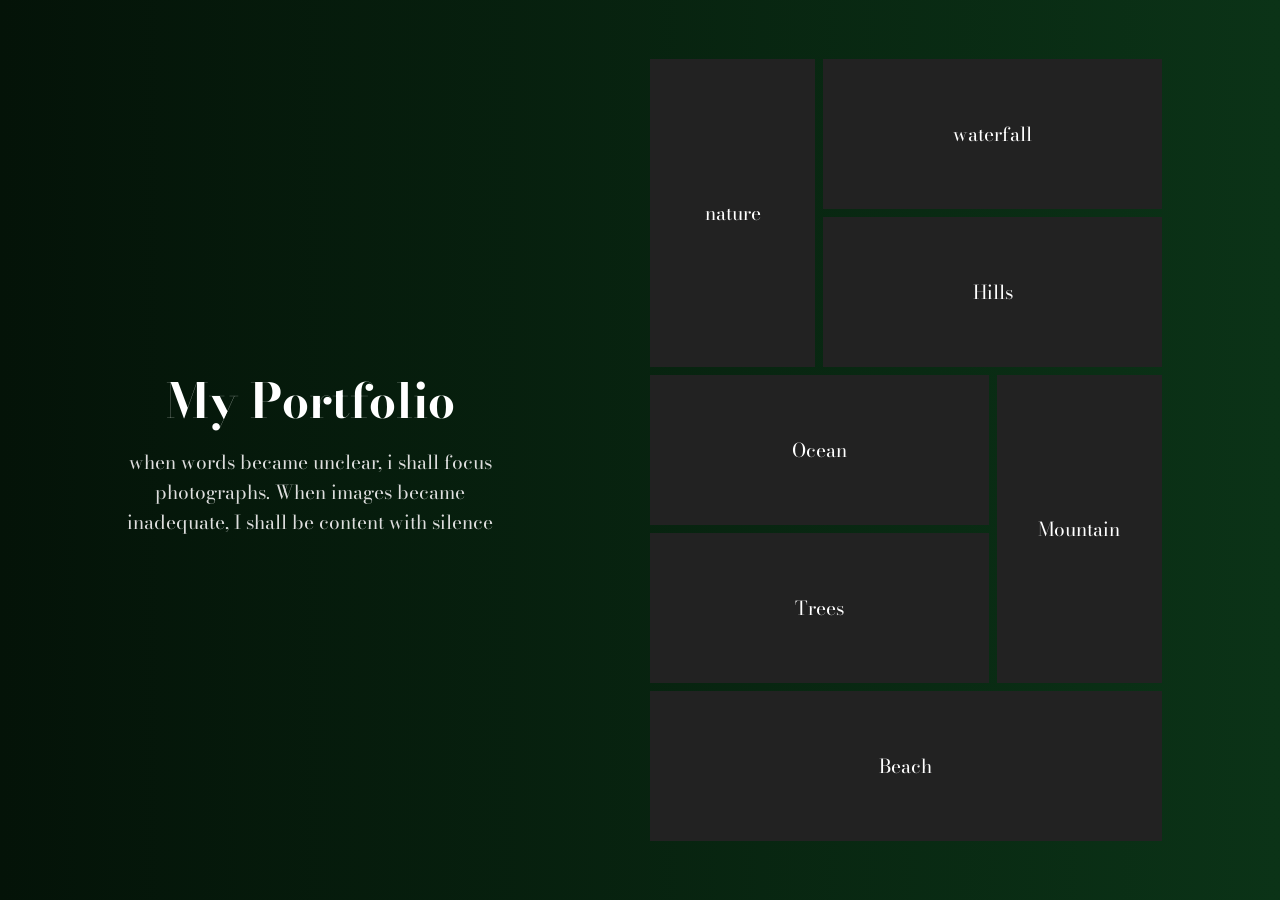
==== index.html @ 633671b4 "Rename gallery.html to index.html" ====
<!DOCTYPE html>
<html lang="en">
<head>
    <meta charset="UTF-8">
    <meta name="viewport" content="width=device-width, initial-scale=1.0">
    <title>Document</title>
    <link rel="stylesheet" href="gallery.css">
    <link rel="preconnect" href="https://fonts.googleapis.com">
<link rel="preconnect" href="https://fonts.gstatic.com" crossorigin>
<link href="https://fonts.googleapis.com/css2?family=Bodoni+Moda:ital,opsz,wght@0,6..96,400..900;1,6..96,400..900&family=Dancing+Script:wght@400..700&display=swap" rel="stylesheet">
</head>
<body>
    <div class="container">
        <div class="left-text">
            <h2 class="heading">My Portfolio</h2>
            <p class="subheading">when words became unclear, i shall focus photographs. When images became inadequate, I shall be content with silence</p>
        </div>
        <div class="gallery">
            <div class="box row-2" style="background-image: url(https://plus.unsplash.com/premium_photo-1673292293042-cafd9c8a3ab3?w=500&auto=format&fit=crop&q=60&ixlib=rb-4.1.0&ixid=M3wxMjA3fDB8MHxzZWFyY2h8MXx8bmF0dXJlfGVufDB8fDB8fHww);">nature</div>
            <div class="box col-2" style="background-image: url(https://images.unsplash.com/photo-1433086966358-54859d0ed716?q=80&w=687&auto=format&fit=crop&ixlib=rb-4.1.0&ixid=M3wxMjA3fDB8MHxwaG90by1wYWdlfHx8fGVufDB8fHx8fA%3D%3D);">waterfall</div>
            <div class="box col-2" style="background-image: url(https://plus.unsplash.com/premium_photo-1672146844153-9c269fba7bf2?w=500&auto=format&fit=crop&q=60&ixlib=rb-4.1.0&ixid=M3wxMjA3fDB8MHxzZWFyY2h8MXx8aGlsbHN8ZW58MHx8MHx8fDA%3D);">Hills</div>
            <div class="box col-2" style="background-image: url(https://images.unsplash.com/photo-1488278905738-514111aa236c?w=500&auto=format&fit=crop&q=60&ixlib=rb-4.1.0&ixid=M3wxMjA3fDB8MHxzZWFyY2h8Mnx8cmFpbiUyMG9jZWFufGVufDB8fDB8fHww);">Ocean</div>
            <div class="box row-2" style="background-image: url(https://images.unsplash.com/photo-1464822759023-fed622ff2c3b?w=500&auto=format&fit=crop&q=60&ixlib=rb-4.1.0&ixid=M3wxMjA3fDB8MHxzZWFyY2h8M3x8bW91bnRhaW58ZW58MHx8MHx8fDA%3D);">Mountain</div>

            <div class="box col-2" style="background-image: url(https://images.unsplash.com/photo-1441974231531-c6227db76b6e?q=80&w=1171&auto=format&fit=crop&ixlib=rb-4.1.0&ixid=M3wxMjA3fDB8MHxwaG90by1wYWdlfHx8fGVufDB8fHx8fA%3D%3D);">Trees</div>
            <div class="box col-3" style="background-image: url(https://images.unsplash.com/photo-1506953823976-52e1fdc0149a?w=500&auto=format&fit=crop&q=60&ixlib=rb-4.1.0&ixid=M3wxMjA3fDB8MHxzZWFyY2h8OHx8YmVhY2h8ZW58MHx8MHx8fDA%3D);">Beach</div>
        </div>

    </div>
</body>
</html>
---- gallery.css ----
*{
    margin: 0;
    padding: 0;
    box-sizing: border-box;
}

body{
    font-family:'Bodoni Moda',serif ;
    font-size: 1.2rem;
}

.container{
    min-height: 100vh;
    display: flex;
    justify-content: space-evenly;
    align-items: center;
    gap: 30px;
    background: linear-gradient(to right, #041308, #0b3317);
    
}
@media screen and (max-width:1024px) {
    .container{
        flex-direction: column;
    }

    .gallery{
        width:100%;
       grid-auto-rows: 350px !important;
      padding-inline: 15px;
    }
    .box{
         grid-row: span 1 !important;
        grid-column: span 3 !important;
    }
}


.left-text{
    flex-basis: 30%;
}

.gallery{
   flex-basis: 40%;
  
    display: grid;
    gap: 8px;
    grid-template-columns: repeat(3,1fr);
    grid-auto-rows: 150px;

}

.heading{
    font-size: 3rem;
    color: white;
    text-align: center;
}

.subheading{
    color: #ddd;
    margin-top: 10px;
    text-align: center;
}

.box{
    background-size: cover;
    background-position: bottom;
    color: white;
    display: flex;
    justify-content: center;
    align-items: center;
    background-color: #222;
   background-blend-mode:hard-light;
   transition: all 1s ease-in-out;
cursor: pointer;
}



.row-2{
    grid-row: span 2;
}

.col-2{
    grid-column: span 2;
}
.col-3{
    grid-column: span 3;
    background-position: top;
}

.box:hover{
    background-color: #999;
    background-position: center;
    box-shadow: 0 0 4px #fff;
}
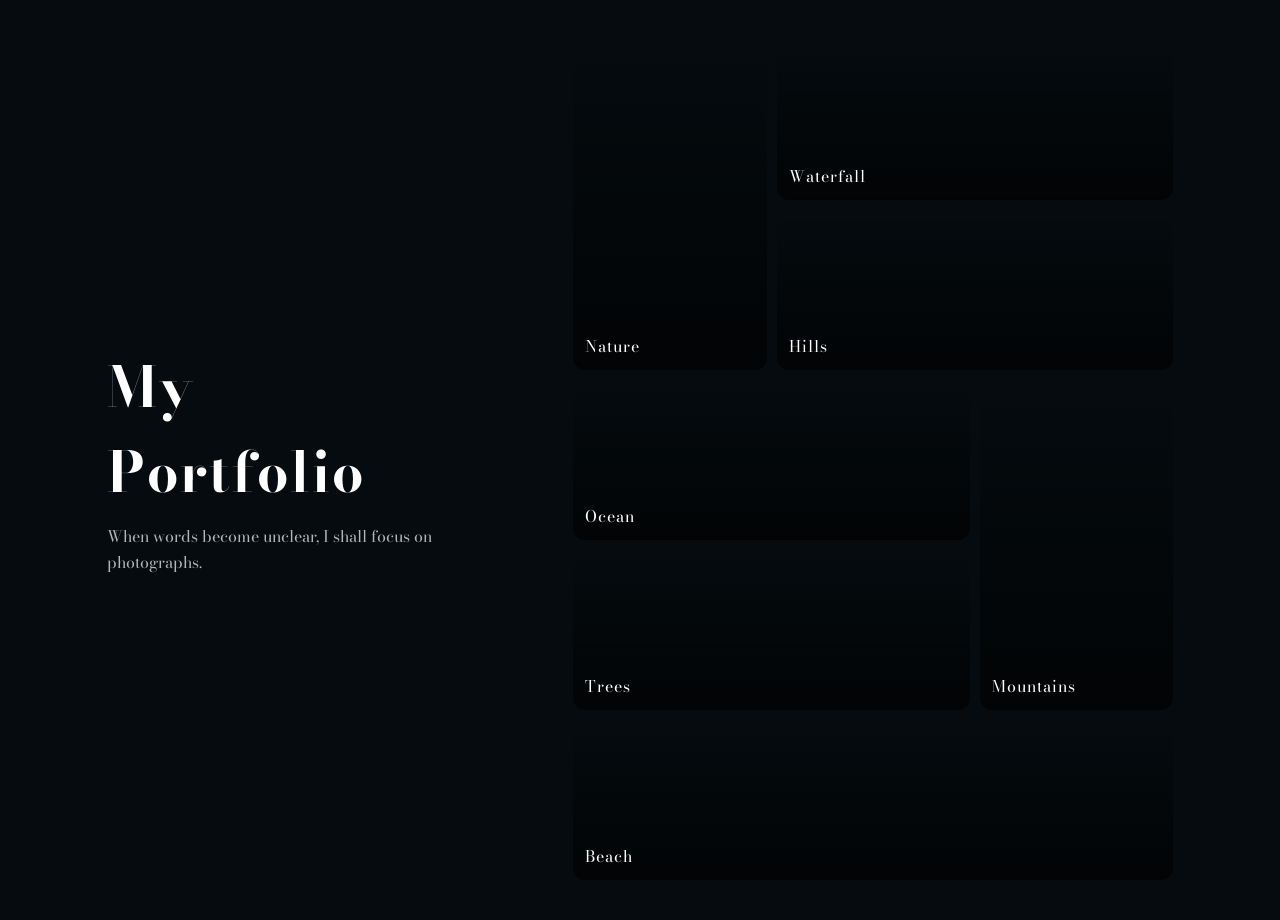
==== commit 344a149e: "picture gallery" ====
--- a/index.html
+++ b/index.html
@@ -11,21 +11,45 @@
 </head>
 <body>
     <div class="container">
-        <div class="left-text">
-            <h2 class="heading">My Portfolio</h2>
-            <p class="subheading">when words became unclear, i shall focus photographs. When images became inadequate, I shall be content with silence</p>
+    <div class="left-text">
+        <h2 class="heading">My Portfolio</h2>
+        <p class="subheading">
+            When words become unclear, I shall focus on photographs.
+        </p>
+    </div>
+
+    <div class="gallery">
+
+        <div class="box row-2" style="background-image:url('https://images.unsplash.com/photo-1469474968028-56623f02e42e');">
+            <span>Nature</span>
         </div>
-        <div class="gallery">
-            <div class="box row-2" style="background-image: url(https://plus.unsplash.com/premium_photo-1673292293042-cafd9c8a3ab3?w=500&auto=format&fit=crop&q=60&ixlib=rb-4.1.0&ixid=M3wxMjA3fDB8MHxzZWFyY2h8MXx8bmF0dXJlfGVufDB8fDB8fHww);">nature</div>
-            <div class="box col-2" style="background-image: url(https://images.unsplash.com/photo-1433086966358-54859d0ed716?q=80&w=687&auto=format&fit=crop&ixlib=rb-4.1.0&ixid=M3wxMjA3fDB8MHxwaG90by1wYWdlfHx8fGVufDB8fHx8fA%3D%3D);">waterfall</div>
-            <div class="box col-2" style="background-image: url(https://plus.unsplash.com/premium_photo-1672146844153-9c269fba7bf2?w=500&auto=format&fit=crop&q=60&ixlib=rb-4.1.0&ixid=M3wxMjA3fDB8MHxzZWFyY2h8MXx8aGlsbHN8ZW58MHx8MHx8fDA%3D);">Hills</div>
-            <div class="box col-2" style="background-image: url(https://images.unsplash.com/photo-1488278905738-514111aa236c?w=500&auto=format&fit=crop&q=60&ixlib=rb-4.1.0&ixid=M3wxMjA3fDB8MHxzZWFyY2h8Mnx8cmFpbiUyMG9jZWFufGVufDB8fDB8fHww);">Ocean</div>
-            <div class="box row-2" style="background-image: url(https://images.unsplash.com/photo-1464822759023-fed622ff2c3b?w=500&auto=format&fit=crop&q=60&ixlib=rb-4.1.0&ixid=M3wxMjA3fDB8MHxzZWFyY2h8M3x8bW91bnRhaW58ZW58MHx8MHx8fDA%3D);">Mountain</div>
 
-            <div class="box col-2" style="background-image: url(https://images.unsplash.com/photo-1441974231531-c6227db76b6e?q=80&w=1171&auto=format&fit=crop&ixlib=rb-4.1.0&ixid=M3wxMjA3fDB8MHxwaG90by1wYWdlfHx8fGVufDB8fHx8fA%3D%3D);">Trees</div>
-            <div class="box col-3" style="background-image: url(https://images.unsplash.com/photo-1506953823976-52e1fdc0149a?w=500&auto=format&fit=crop&q=60&ixlib=rb-4.1.0&ixid=M3wxMjA3fDB8MHxzZWFyY2h8OHx8YmVhY2h8ZW58MHx8MHx8fDA%3D);">Beach</div>
+        <div class="box col-2" style="background-image:url('https://images.unsplash.com/photo-1433086966358-54859d0ed716');">
+            <span>Waterfall</span>
+        </div>
+
+        <div class="box col-2" style="background-image:url('https://images.unsplash.com/photo-1500530855697-b586d89ba3ee');">
+            <span>Hills</span>
+        </div>
+
+        <div class="box col-2" style="background-image:url('https://images.unsplash.com/photo-1470770841072-f978cf4d019e');">
+            <span>Ocean</span>
+        </div>
+
+        <div class="box row-2" style="background-image:url('https://images.unsplash.com/photo-1441974231531-c6227db76b6e');">
+            <span>Mountains</span>
+        </div>
+
+        <div class="box col-2" style="background-image:url('https://images.unsplash.com/photo-1501785888041-af3ef285b470');">
+            <span>Trees</span>
+        </div>
+
+        <div class="box col-3" style="background-image:url('https://images.unsplash.com/photo-1507525428034-b723cf961d3e');">
+            <span>Beach</span>
         </div>
 
     </div>
+</div>
 </body>
 </html>
+
--- a/gallery.css
+++ b/gallery.css
@@ -5,91 +5,100 @@
 }
 
 body{
-    font-family:'Bodoni Moda',serif ;
-    font-size: 1.2rem;
+    font-family: 'Bodoni Moda', serif;
+    background: #050b0f;
+    color: white;
 }
 
+/* MAIN LAYOUT */
 .container{
     min-height: 100vh;
     display: flex;
     justify-content: space-evenly;
     align-items: center;
-    gap: 30px;
-    background: linear-gradient(to right, #041308, #0b3317);
-    
+    gap: 40px;
+    padding: 40px;
 }
-@media screen and (max-width:1024px) {
+
+/* LEFT SIDE */
+.left-text{
+    flex-basis: 30%;
+}
+
+.heading{
+    font-size: 3.5rem;
+    letter-spacing: 2px;
+}
+
+.subheading{
+    margin-top: 10px;
+    color: rgba(255,255,255,0.7);
+    line-height: 1.6;
+}
+
+/* GALLERY GRID */
+.gallery{
+    flex-basis: 50%;
+    display: grid;
+    gap: 10px;
+    grid-template-columns: repeat(3, 1fr);
+    grid-auto-rows: 160px;
+}
+
+/* BOX STYLE */
+.box{
+    position: relative;
+    background-size: cover;
+    background-position: center;
+    border-radius: 12px;
+    cursor: pointer;
+    overflow: hidden;
+
+    transition: all 0.5s ease;
+}
+
+/* DARK OVERLAY */
+.box::after{
+    content: "";
+    position: absolute;
+    inset: 0;
+    background: linear-gradient(to top, rgba(0,0,0,0.7), transparent);
+}
+
+/* TEXT */
+.box span{
+    position: absolute;
+    bottom: 12px;
+    left: 12px;
+    z-index: 2;
+    font-size: 1rem;
+    letter-spacing: 1px;
+}
+
+/* HOVER PREMIUM EFFECT */
+.box:hover{
+    transform: scale(1.05);
+    box-shadow: 0 20px 50px rgba(0,0,0,0.6);
+}
+
+/* GRID SPANS */
+.row-2{ grid-row: span 2; }
+.col-2{ grid-column: span 2; }
+.col-3{ grid-column: span 3; }
+
+/* RESPONSIVE */
+@media (max-width: 1024px){
     .container{
         flex-direction: column;
     }
 
     .gallery{
-        width:100%;
-       grid-auto-rows: 350px !important;
-      padding-inline: 15px;
+        width: 100%;
+        grid-auto-rows: 200px;
     }
+
     .box{
-         grid-row: span 1 !important;
         grid-column: span 3 !important;
+        grid-row: span 1 !important;
     }
-}
-
-
-.left-text{
-    flex-basis: 30%;
-}
-
-.gallery{
-   flex-basis: 40%;
-  
-    display: grid;
-    gap: 8px;
-    grid-template-columns: repeat(3,1fr);
-    grid-auto-rows: 150px;
-
-}
-
-.heading{
-    font-size: 3rem;
-    color: white;
-    text-align: center;
-}
-
-.subheading{
-    color: #ddd;
-    margin-top: 10px;
-    text-align: center;
-}
-
-.box{
-    background-size: cover;
-    background-position: bottom;
-    color: white;
-    display: flex;
-    justify-content: center;
-    align-items: center;
-    background-color: #222;
-   background-blend-mode:hard-light;
-   transition: all 1s ease-in-out;
-cursor: pointer;
-}
-
-
-
-.row-2{
-    grid-row: span 2;
-}
-
-.col-2{
-    grid-column: span 2;
-}
-.col-3{
-    grid-column: span 3;
-    background-position: top;
-}
-
-.box:hover{
-    background-color: #999;
-    background-position: center;
-    box-shadow: 0 0 4px #fff;
 }
